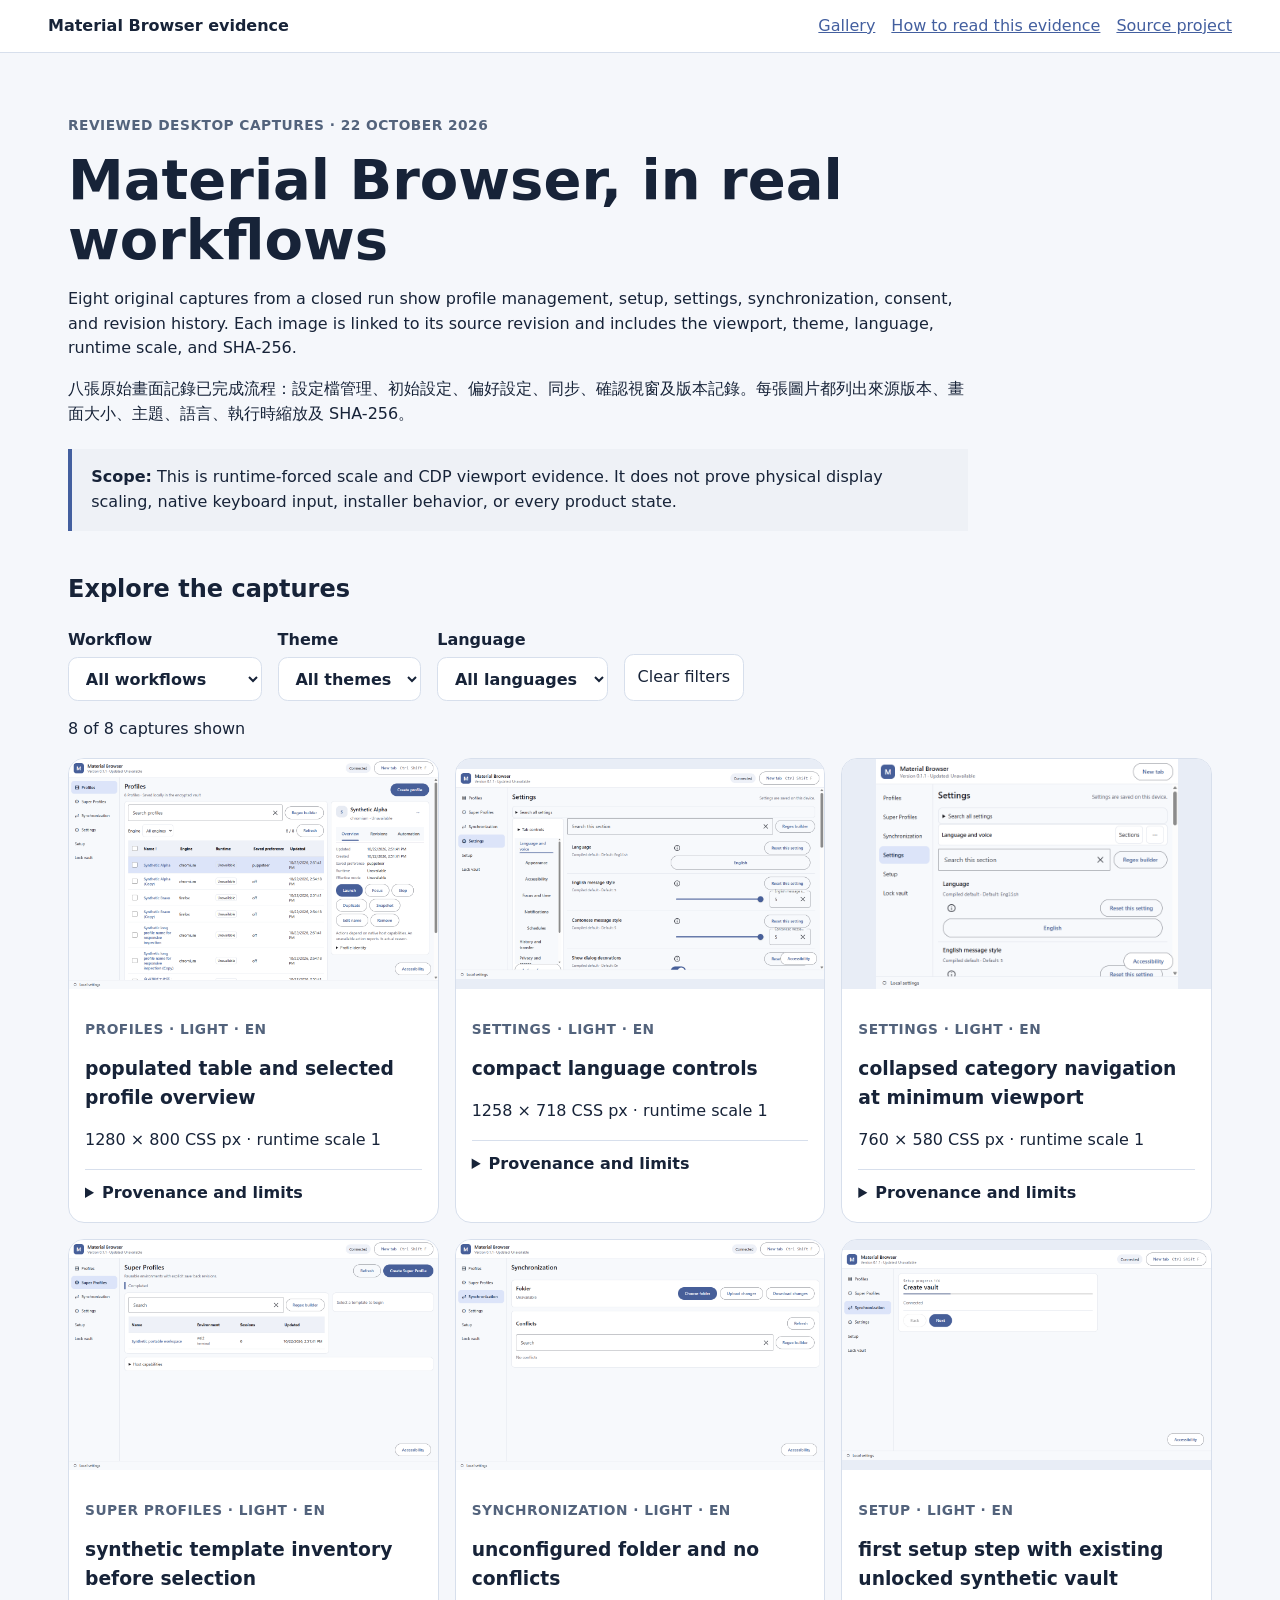
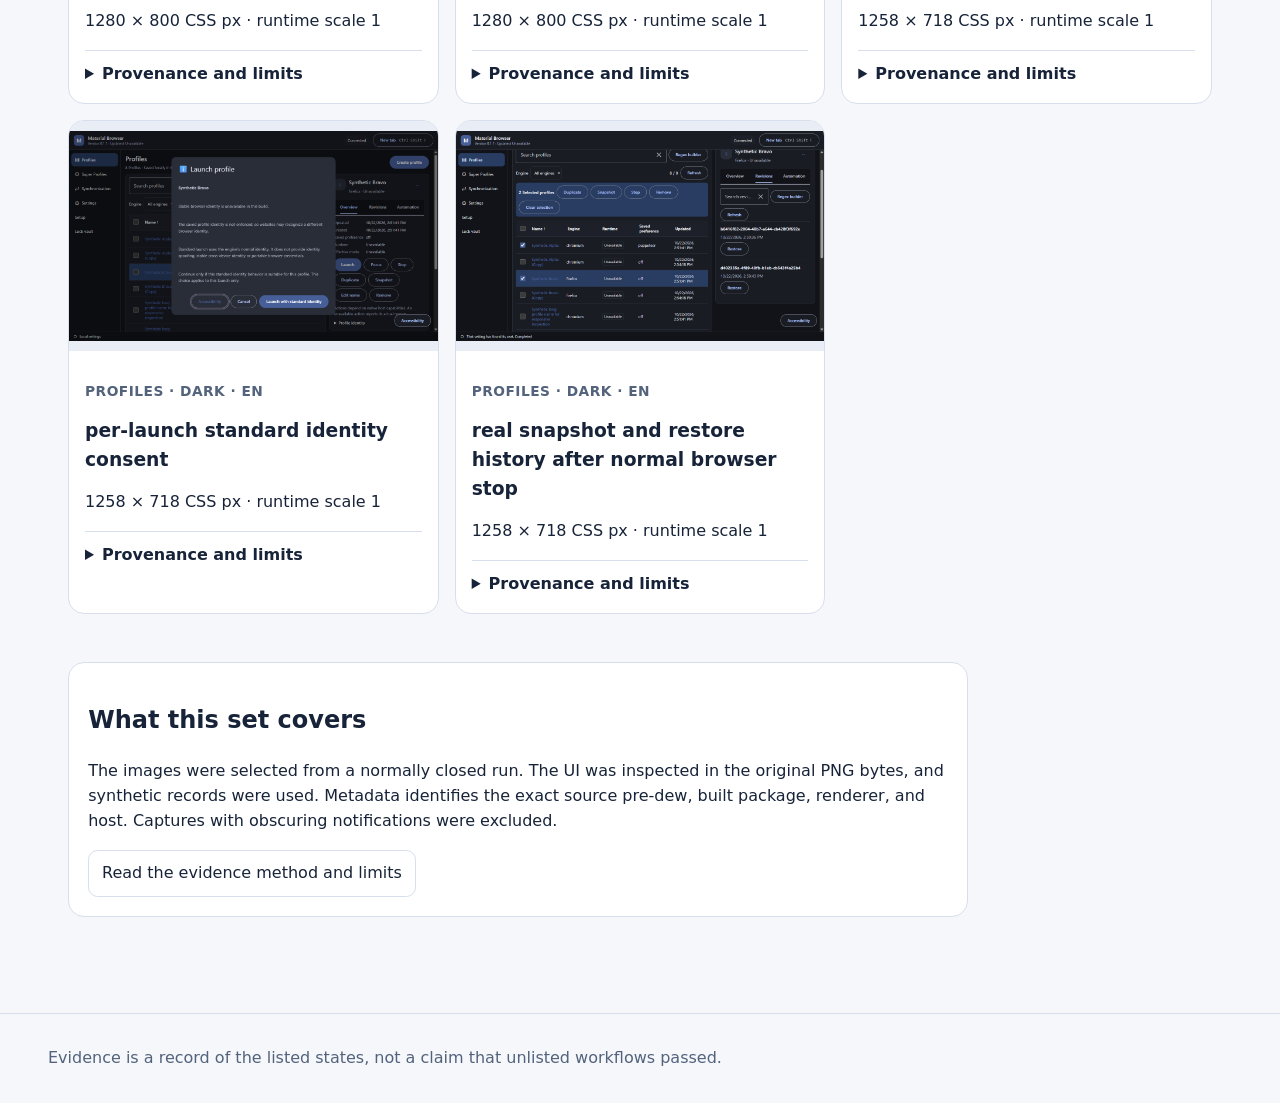
==== public/index.html @ 9673457a "Add reviewed Material Browser evidence gallery Build an accessible gallery from eight inspected capt" ====
<!doctype html>
<html lang="en">
<head>
  <meta charset="utf-8">
  <meta name="viewport" content="width=device-width, initial-scale=1">
  <meta name="description" content="Eight reviewed Material Browser interface captures with source-bound provenance and clear verification limits.">
  <title>Material Browser evidence</title>
  <link rel="stylesheet" href="styles.css">
</head>
<body>
<header class="topbar"><a class="brand" href="./">Material Browser evidence</a><nav aria-label="Main navigation"><a href="./">Gallery</a><a href="evidence.html">How to read this evidence</a><a href="https://github.com/Ding-Ding-Projects/material-browser">Source project</a></nav></header>
<main>
  <section class="intro" aria-labelledby="page-title">
    <p class="eyebrow">Reviewed desktop captures · 22 October 2026</p>
    <h1 id="page-title">Material Browser, in real workflows</h1>
    <p>Eight original captures from a closed run show profile management, setup, settings, synchronization, consent, and revision history. Each image is linked to its source revision and includes the viewport, theme, language, runtime scale, and SHA-256.</p>
    <p lang="zh-Hant">八張原始畫面記錄已完成流程：設定檔管理、初始設定、偏好設定、同步、確認視窗及版本記錄。每張圖片都列出來源版本、畫面大小、主題、語言、執行時縮放及 SHA-256。</p>
    <div class="callout"><strong>Scope:</strong> This is runtime-forced scale and CDP viewport evidence. It does not prove physical display scaling, native keyboard input, installer behavior, or every product state.</div>
  </section>
  <section class="filters" aria-labelledby="filter-title">
    <h2 id="filter-title">Explore the captures</h2>
    <div class="filter-row">
      <label>Workflow <select id="surface-filter"><option value="">All workflows</option></select></label>
      <label>Theme <select id="theme-filter"><option value="">All themes</option></select></label>
      <label>Language <select id="language-filter"><option value="">All languages</option></select></label>
      <button id="clear-filters" type="button">Clear filters</button>
    </div>
    <p id="result-count" aria-live="polite"></p>
  </section>
  <section id="gallery" class="gallery" aria-label="Reviewed interface captures"></section>
  <section class="method"><h2>What this set covers</h2><p>The images were selected from a normally closed run. The UI was inspected in the original PNG bytes, and synthetic records were used. Metadata identifies the exact source pre-dew, built package, renderer, and host. Captures with obscuring notifications were excluded.</p><a class="button-link" href="evidence.html">Read the evidence method and limits</a></section>
</main>
<footer><p>Evidence is a record of the listed states, not a claim that unlisted workflows passed.</p></footer>
<script src="gallery.js" defer></script>
</body>
</html>
---- public/styles.css ----
:root{color-scheme:light dark;--bg:#f5f7fb;--panel:#fff;--ink:#172338;--muted:#53637c;--line:#d7dfec;--accent:#435f9f;--focus:#b34800;font-family:system-ui,-apple-system,"Segoe UI",sans-serif}*{box-sizing:border-box}body{margin:0;background:var(--bg);color:var(--ink);line-height:1.55}.topbar{display:flex;justify-content:space-between;align-items:center;gap:1rem;padding:.85rem clamp(1rem,4vw,3rem);background:var(--panel);border-bottom:1px solid var(--line)}.brand{font-weight:750;text-decoration:none;color:var(--ink)}nav{display:flex;gap:1rem;flex-wrap:wrap}a{color:var(--accent)}a:focus-visible,button:focus-visible,select:focus-visible,summary:focus-visible{outline:3px solid var(--focus);outline-offset:3px}main{max-width:1240px;margin:auto;padding:clamp(1.2rem,4vw,3rem)}.intro,.filters,.method,.article{max-width:900px}.intro h1,.article h1{font-size:clamp(2rem,5vw,3.5rem);line-height:1.08;margin:.3rem 0 1rem}.eyebrow{color:var(--muted);font-size:.86rem;font-weight:650;letter-spacing:.035em;text-transform:uppercase}.callout{padding:1rem 1.2rem;border-left:4px solid var(--accent);background:color-mix(in srgb,var(--accent) 9%,var(--panel));margin:1.4rem 0}.filters{margin:2.5rem 0 1rem}.filter-row{display:flex;align-items:end;gap:1rem;flex-wrap:wrap}.filter-row label{display:grid;gap:.3rem;font-weight:650}.filter-row select,button,.button-link{font:inherit;border:1px solid var(--line);border-radius:.6rem;padding:.65rem .8rem;background:var(--panel);color:var(--ink)}button,.button-link{cursor:pointer}.button-link{display:inline-block;text-decoration:none}.gallery{display:grid;grid-template-columns:repeat(auto-fit,minmax(min(100%,360px),1fr));gap:1rem}.card{background:var(--panel);border:1px solid var(--line);border-radius:1rem;overflow:hidden}.image-link{display:block;background:#e8edf6}.card img{display:block;width:100%;height:auto;aspect-ratio:16/10;object-fit:contain}.card-body{padding:1rem}.card h3{margin:.2rem 0}.card details{border-top:1px solid var(--line);padding-top:.7rem}.card summary{cursor:pointer;font-weight:650}.card dl{display:grid;grid-template-columns:minmax(7rem,auto) 1fr;gap:.45rem .8rem;font-size:.88rem;overflow-wrap:anywhere}.card dt{font-weight:700}.card dd{margin:0}.method{margin:3rem 0;padding:1.2rem;border:1px solid var(--line);border-radius:1rem;background:var(--panel)}.article{max-width:780px}.article h2{margin-top:2rem}footer{padding:1rem clamp(1rem,4vw,3rem);border-top:1px solid var(--line);color:var(--muted)}@media(max-width:600px){.topbar{align-items:flex-start;flex-direction:column}.filter-row>*{width:100%}.card dl{grid-template-columns:1fr}.card dd{margin-bottom:.5rem}}@media(prefers-reduced-motion:reduce){*,*::before,*::after{scroll-behavior:auto!important;animation-duration:.01ms!important;transition-duration:.01ms!important}}@media(prefers-color-scheme:dark){:root{--bg:#111722;--panel:#1a2332;--ink:#edf2fa;--muted:#aab8cd;--line:#3b475a;--accent:#a9c0ff;--focus:#ffc06f}.image-link{background:#202a3a}}
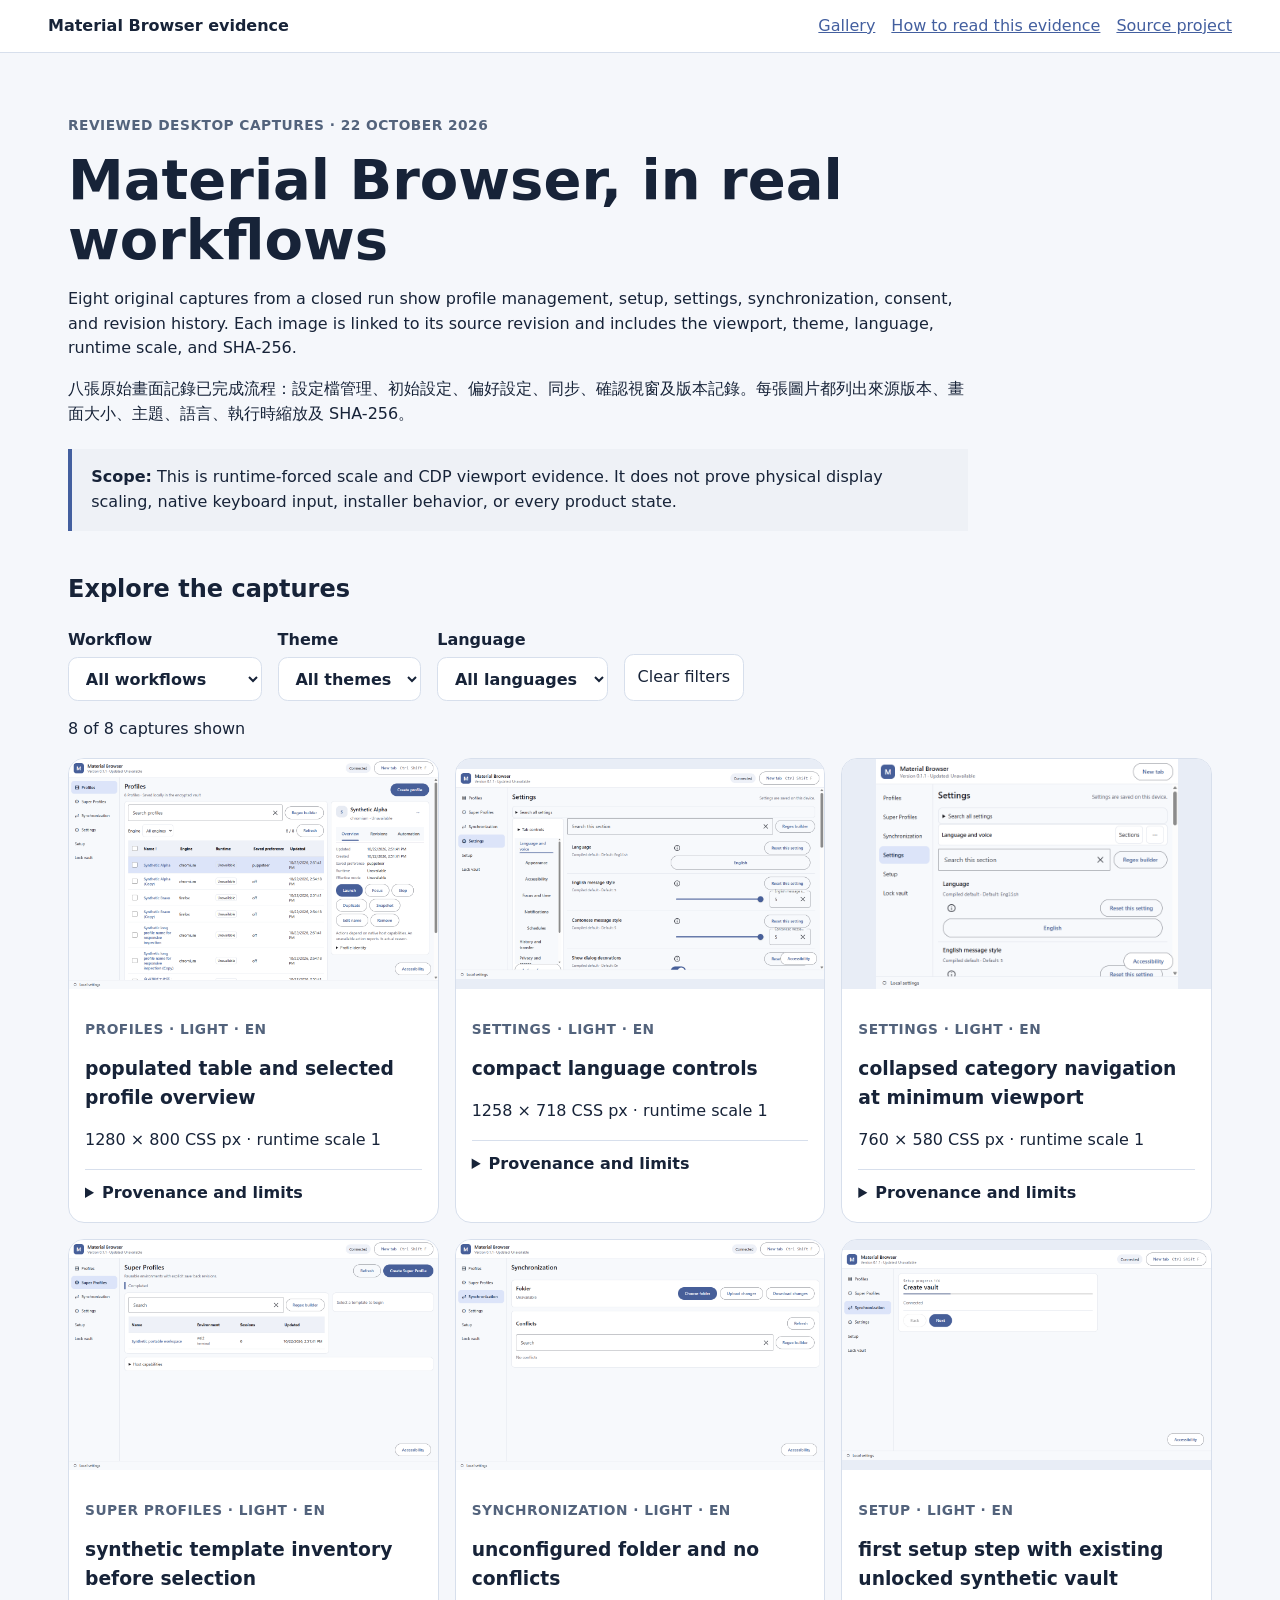
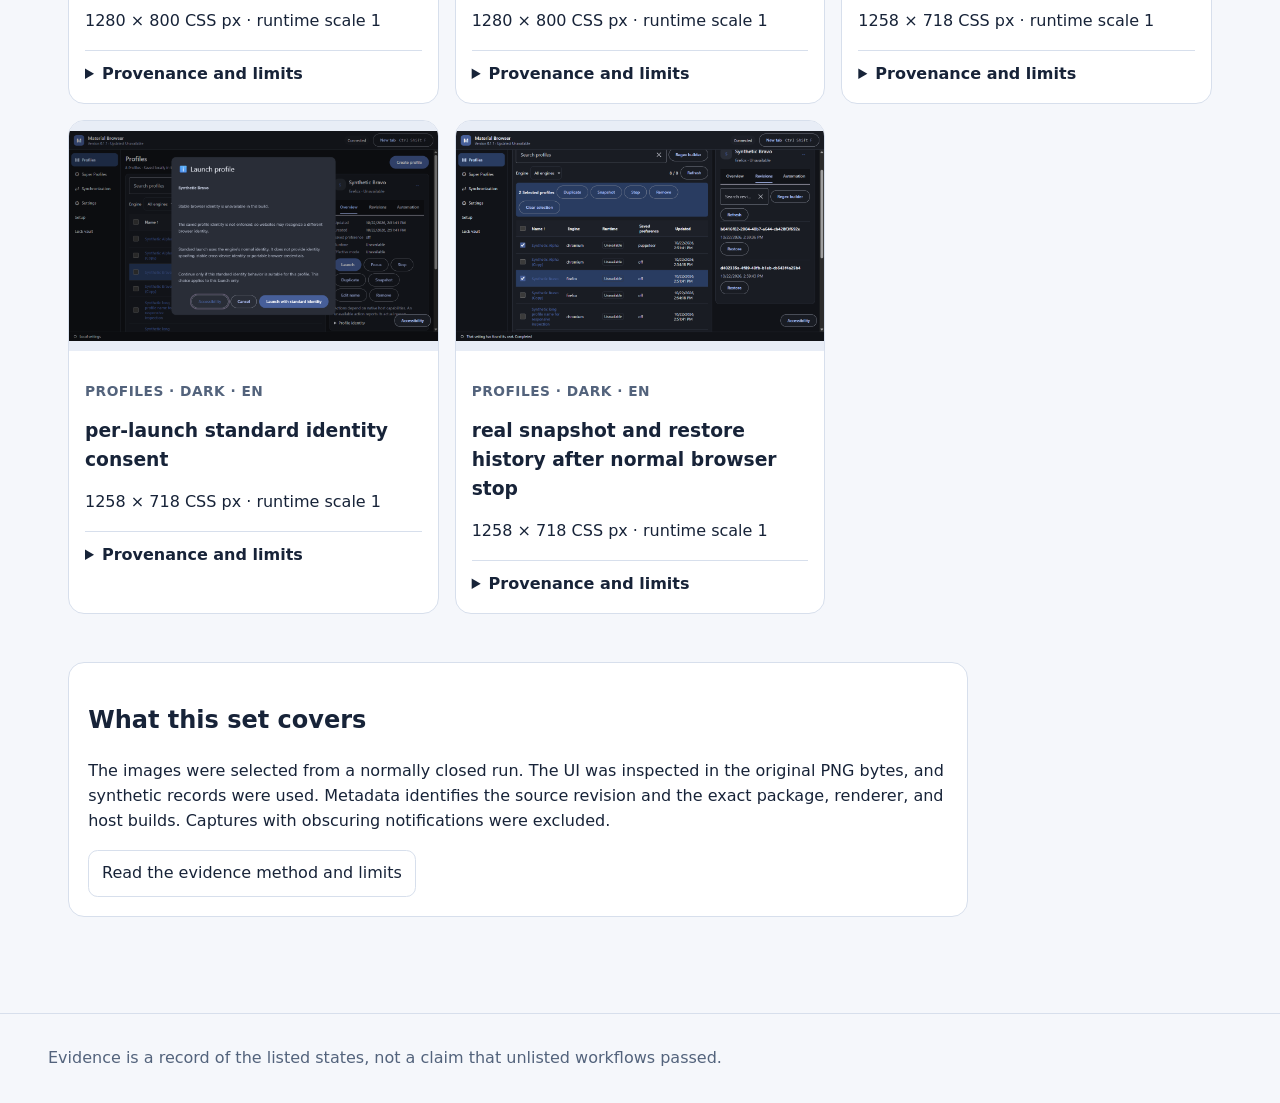
==== commit f4e526be: "Remove private term from gallery copy Use public wording for source provenance and clean trailing wh" ====
--- a/public/index.html
+++ b/public/index.html
@@ -28,7 +28,7 @@
     <p id="result-count" aria-live="polite"></p>
   </section>
   <section id="gallery" class="gallery" aria-label="Reviewed interface captures"></section>
-  <section class="method"><h2>What this set covers</h2><p>The images were selected from a normally closed run. The UI was inspected in the original PNG bytes, and synthetic records were used. Metadata identifies the exact source pre-dew, built package, renderer, and host. Captures with obscuring notifications were excluded.</p><a class="button-link" href="evidence.html">Read the evidence method and limits</a></section>
+  <section class="method"><h2>What this set covers</h2><p>The images were selected from a normally closed run. The UI was inspected in the original PNG bytes, and synthetic records were used. Metadata identifies the source revision and the exact package, renderer, and host builds. Captures with obscuring notifications were excluded.</p><a class="button-link" href="evidence.html">Read the evidence method and limits</a></section>
 </main>
 <footer><p>Evidence is a record of the listed states, not a claim that unlisted workflows passed.</p></footer>
 <script src="gallery.js" defer></script>
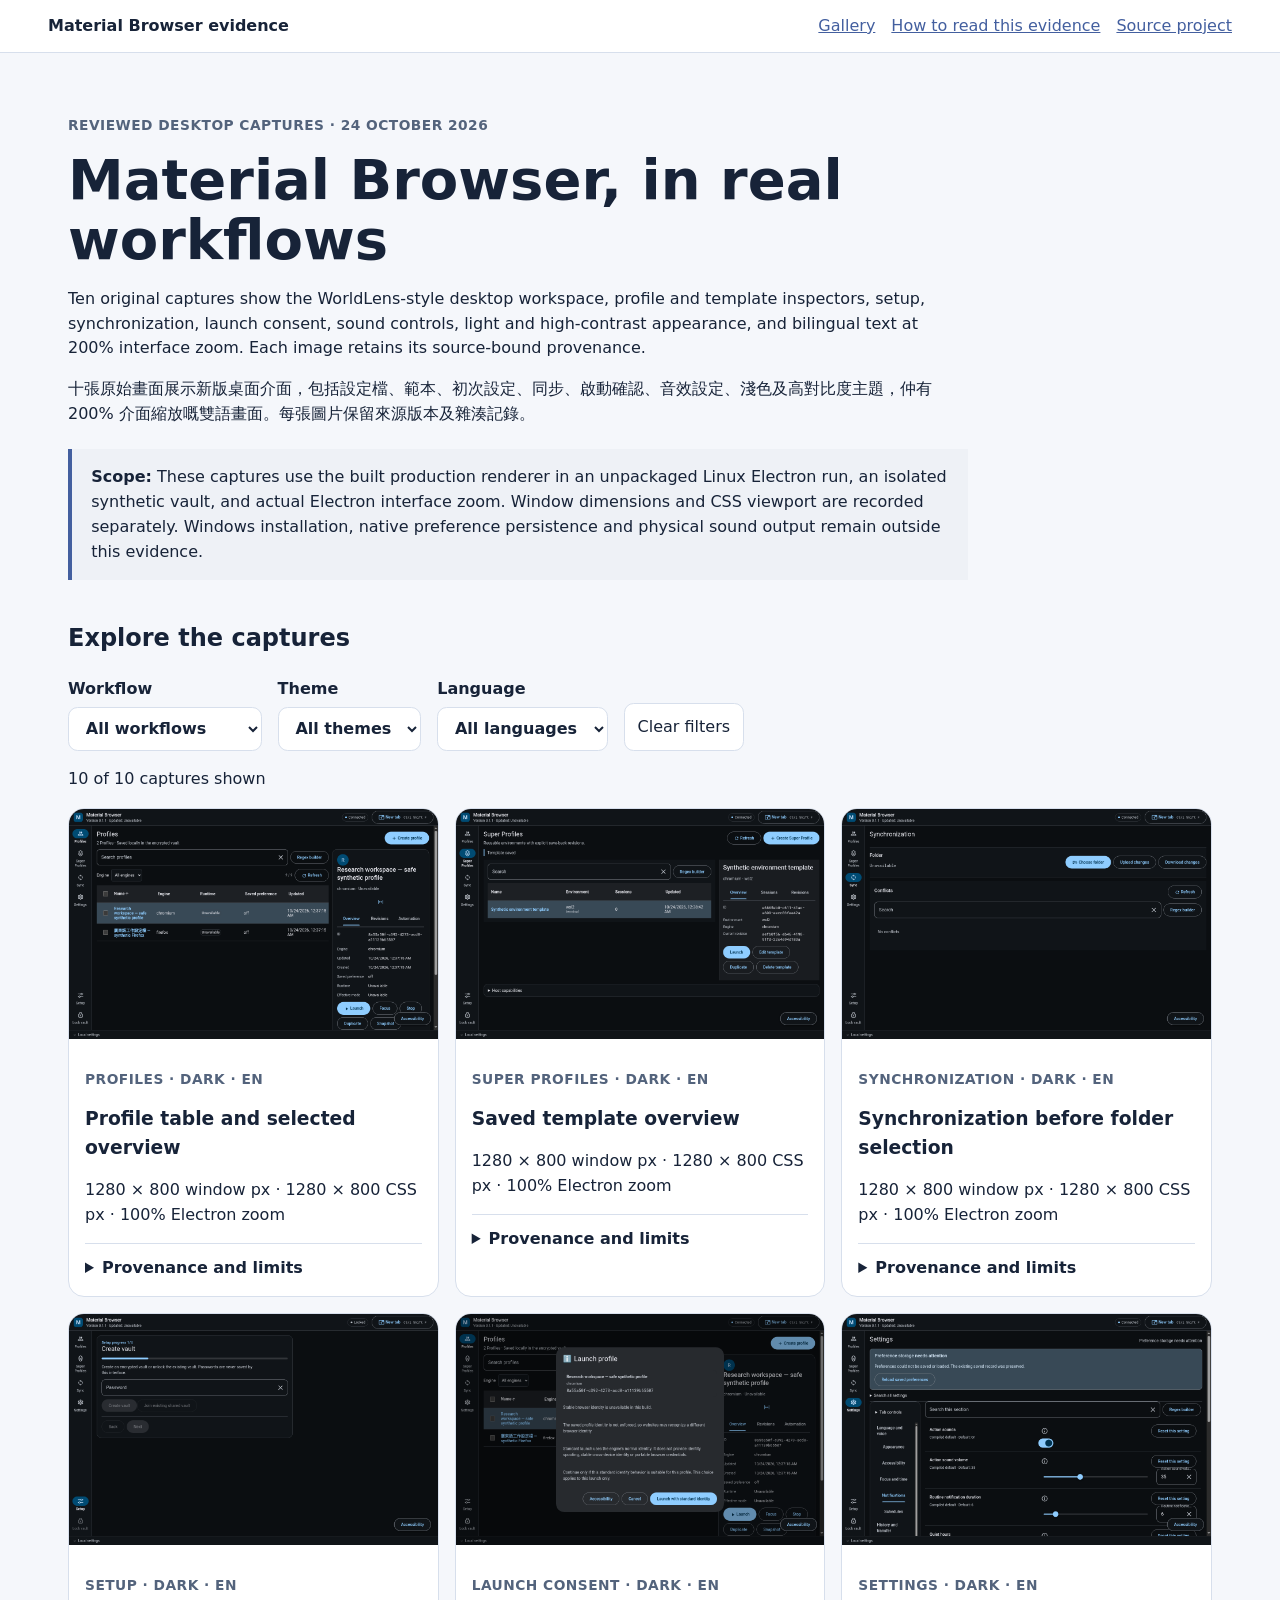
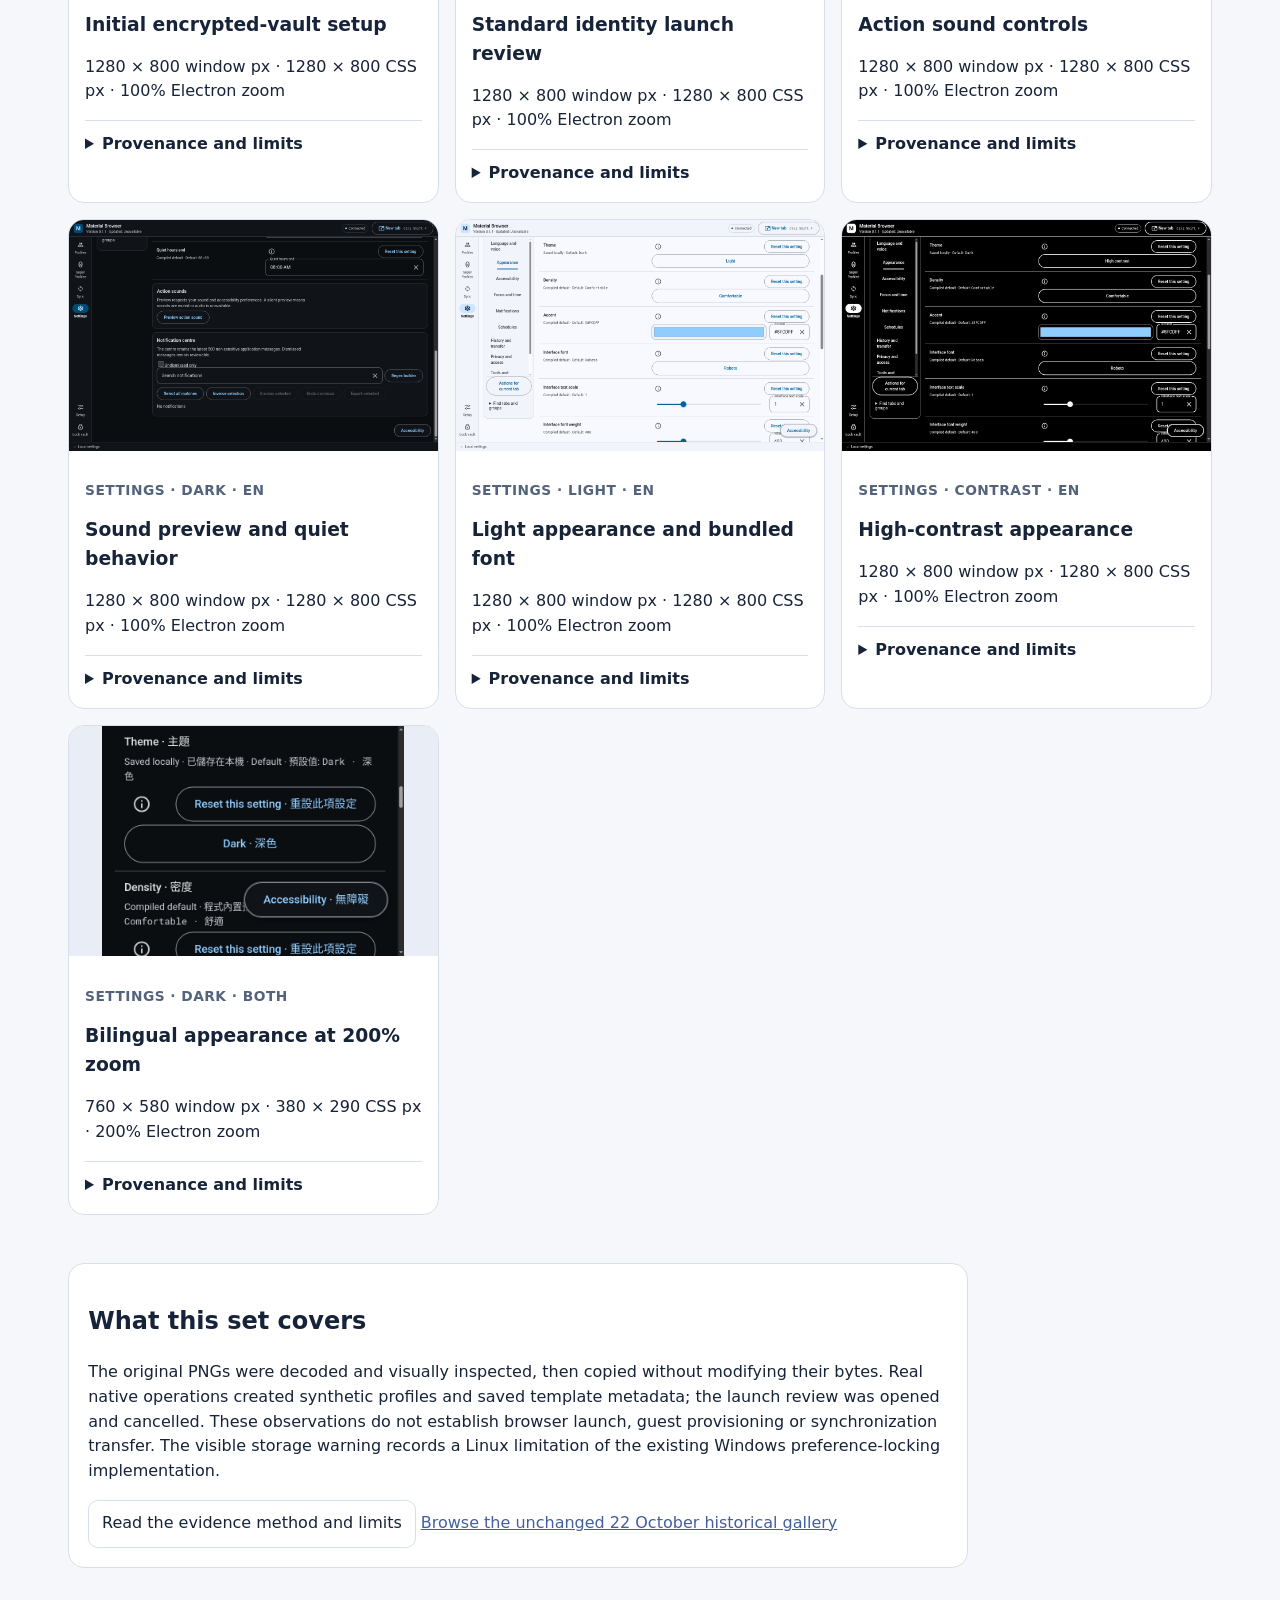
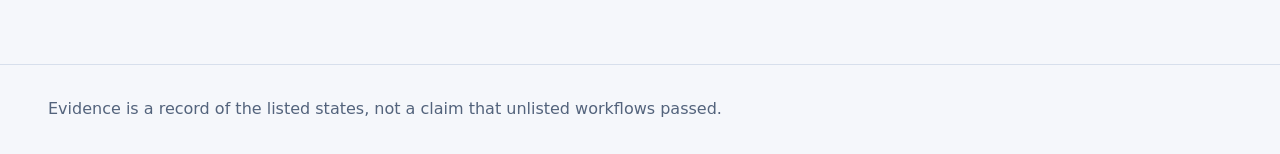
==== commit bc2459f5: "Refresh WorldLens desktop evidence gallery Publish ten unchanged inspected captures with separate wi" ====
--- a/public/index.html
+++ b/public/index.html
@@ -3,7 +3,7 @@
 <head>
   <meta charset="utf-8">
   <meta name="viewport" content="width=device-width, initial-scale=1">
-  <meta name="description" content="Eight reviewed Material Browser interface captures with source-bound provenance and clear verification limits.">
+  <meta name="description" content="Ten reviewed WorldLens-style Material Browser interface captures with source-bound provenance and clear verification limits.">
   <title>Material Browser evidence</title>
   <link rel="stylesheet" href="styles.css">
 </head>
@@ -11,11 +11,11 @@
 <header class="topbar"><a class="brand" href="./">Material Browser evidence</a><nav aria-label="Main navigation"><a href="./">Gallery</a><a href="evidence.html">How to read this evidence</a><a href="https://github.com/Ding-Ding-Projects/material-browser">Source project</a></nav></header>
 <main>
   <section class="intro" aria-labelledby="page-title">
-    <p class="eyebrow">Reviewed desktop captures · 22 October 2026</p>
+    <p class="eyebrow">Reviewed desktop captures · 24 October 2026</p>
     <h1 id="page-title">Material Browser, in real workflows</h1>
-    <p>Eight original captures from a closed run show profile management, setup, settings, synchronization, consent, and revision history. Each image is linked to its source revision and includes the viewport, theme, language, runtime scale, and SHA-256.</p>
-    <p lang="zh-Hant">八張原始畫面記錄已完成流程：設定檔管理、初始設定、偏好設定、同步、確認視窗及版本記錄。每張圖片都列出來源版本、畫面大小、主題、語言、執行時縮放及 SHA-256。</p>
-    <div class="callout"><strong>Scope:</strong> This is runtime-forced scale and CDP viewport evidence. It does not prove physical display scaling, native keyboard input, installer behavior, or every product state.</div>
+    <p>Ten original captures show the WorldLens-style desktop workspace, profile and template inspectors, setup, synchronization, launch consent, sound controls, light and high-contrast appearance, and bilingual text at 200% interface zoom. Each image retains its source-bound provenance.</p>
+    <p lang="zh-Hant">十張原始畫面展示新版桌面介面，包括設定檔、範本、初次設定、同步、啟動確認、音效設定、淺色及高對比度主題，仲有 200% 介面縮放嘅雙語畫面。每張圖片保留來源版本及雜湊記錄。</p>
+    <div class="callout"><strong>Scope:</strong> These captures use the built production renderer in an unpackaged Linux Electron run, an isolated synthetic vault, and actual Electron interface zoom. Window dimensions and CSS viewport are recorded separately. Windows installation, native preference persistence and physical sound output remain outside this evidence.</div>
   </section>
   <section class="filters" aria-labelledby="filter-title">
     <h2 id="filter-title">Explore the captures</h2>
@@ -28,7 +28,7 @@
     <p id="result-count" aria-live="polite"></p>
   </section>
   <section id="gallery" class="gallery" aria-label="Reviewed interface captures"></section>
-  <section class="method"><h2>What this set covers</h2><p>The images were selected from a normally closed run. The UI was inspected in the original PNG bytes, and synthetic records were used. Metadata identifies the source revision and the exact package, renderer, and host builds. Captures with obscuring notifications were excluded.</p><a class="button-link" href="evidence.html">Read the evidence method and limits</a></section>
+  <section class="method"><h2>What this set covers</h2><p>The original PNGs were decoded and visually inspected, then copied without modifying their bytes. Real native operations created synthetic profiles and saved template metadata; the launch review was opened and cancelled. These observations do not establish browser launch, guest provisioning or synchronization transfer. The visible storage warning records a Linux limitation of the existing Windows preference-locking implementation.</p><a class="button-link" href="evidence.html">Read the evidence method and limits</a> <a href="archive/2026-10-22/">Browse the unchanged 22 October historical gallery</a></section>
 </main>
 <footer><p>Evidence is a record of the listed states, not a claim that unlisted workflows passed.</p></footer>
 <script src="gallery.js" defer></script>
--- a/public/styles.css
+++ b/public/styles.css
@@ -1 +1,4 @@
 :root{color-scheme:light dark;--bg:#f5f7fb;--panel:#fff;--ink:#172338;--muted:#53637c;--line:#d7dfec;--accent:#435f9f;--focus:#b34800;font-family:system-ui,-apple-system,"Segoe UI",sans-serif}*{box-sizing:border-box}body{margin:0;background:var(--bg);color:var(--ink);line-height:1.55}.topbar{display:flex;justify-content:space-between;align-items:center;gap:1rem;padding:.85rem clamp(1rem,4vw,3rem);background:var(--panel);border-bottom:1px solid var(--line)}.brand{font-weight:750;text-decoration:none;color:var(--ink)}nav{display:flex;gap:1rem;flex-wrap:wrap}a{color:var(--accent)}a:focus-visible,button:focus-visible,select:focus-visible,summary:focus-visible{outline:3px solid var(--focus);outline-offset:3px}main{max-width:1240px;margin:auto;padding:clamp(1.2rem,4vw,3rem)}.intro,.filters,.method,.article{max-width:900px}.intro h1,.article h1{font-size:clamp(2rem,5vw,3.5rem);line-height:1.08;margin:.3rem 0 1rem}.eyebrow{color:var(--muted);font-size:.86rem;font-weight:650;letter-spacing:.035em;text-transform:uppercase}.callout{padding:1rem 1.2rem;border-left:4px solid var(--accent);background:color-mix(in srgb,var(--accent) 9%,var(--panel));margin:1.4rem 0}.filters{margin:2.5rem 0 1rem}.filter-row{display:flex;align-items:end;gap:1rem;flex-wrap:wrap}.filter-row label{display:grid;gap:.3rem;font-weight:650}.filter-row select,button,.button-link{font:inherit;border:1px solid var(--line);border-radius:.6rem;padding:.65rem .8rem;background:var(--panel);color:var(--ink)}button,.button-link{cursor:pointer}.button-link{display:inline-block;text-decoration:none}.gallery{display:grid;grid-template-columns:repeat(auto-fit,minmax(min(100%,360px),1fr));gap:1rem}.card{background:var(--panel);border:1px solid var(--line);border-radius:1rem;overflow:hidden}.image-link{display:block;background:#e8edf6}.card img{display:block;width:100%;height:auto;aspect-ratio:16/10;object-fit:contain}.card-body{padding:1rem}.card h3{margin:.2rem 0}.card details{border-top:1px solid var(--line);padding-top:.7rem}.card summary{cursor:pointer;font-weight:650}.card dl{display:grid;grid-template-columns:minmax(7rem,auto) 1fr;gap:.45rem .8rem;font-size:.88rem;overflow-wrap:anywhere}.card dt{font-weight:700}.card dd{margin:0}.method{margin:3rem 0;padding:1.2rem;border:1px solid var(--line);border-radius:1rem;background:var(--panel)}.article{max-width:780px}.article h2{margin-top:2rem}footer{padding:1rem clamp(1rem,4vw,3rem);border-top:1px solid var(--line);color:var(--muted)}@media(max-width:600px){.topbar{align-items:flex-start;flex-direction:column}.filter-row>*{width:100%}.card dl{grid-template-columns:1fr}.card dd{margin-bottom:.5rem}}@media(prefers-reduced-motion:reduce){*,*::before,*::after{scroll-behavior:auto!important;animation-duration:.01ms!important;transition-duration:.01ms!important}}@media(prefers-color-scheme:dark){:root{--bg:#111722;--panel:#1a2332;--ink:#edf2fa;--muted:#aab8cd;--line:#3b475a;--accent:#a9c0ff;--focus:#ffc06f}.image-link{background:#202a3a}}
+
+/* Long source revisions remain readable in the evidence guide at narrow widths. */
+.article code{overflow-wrap:anywhere}
